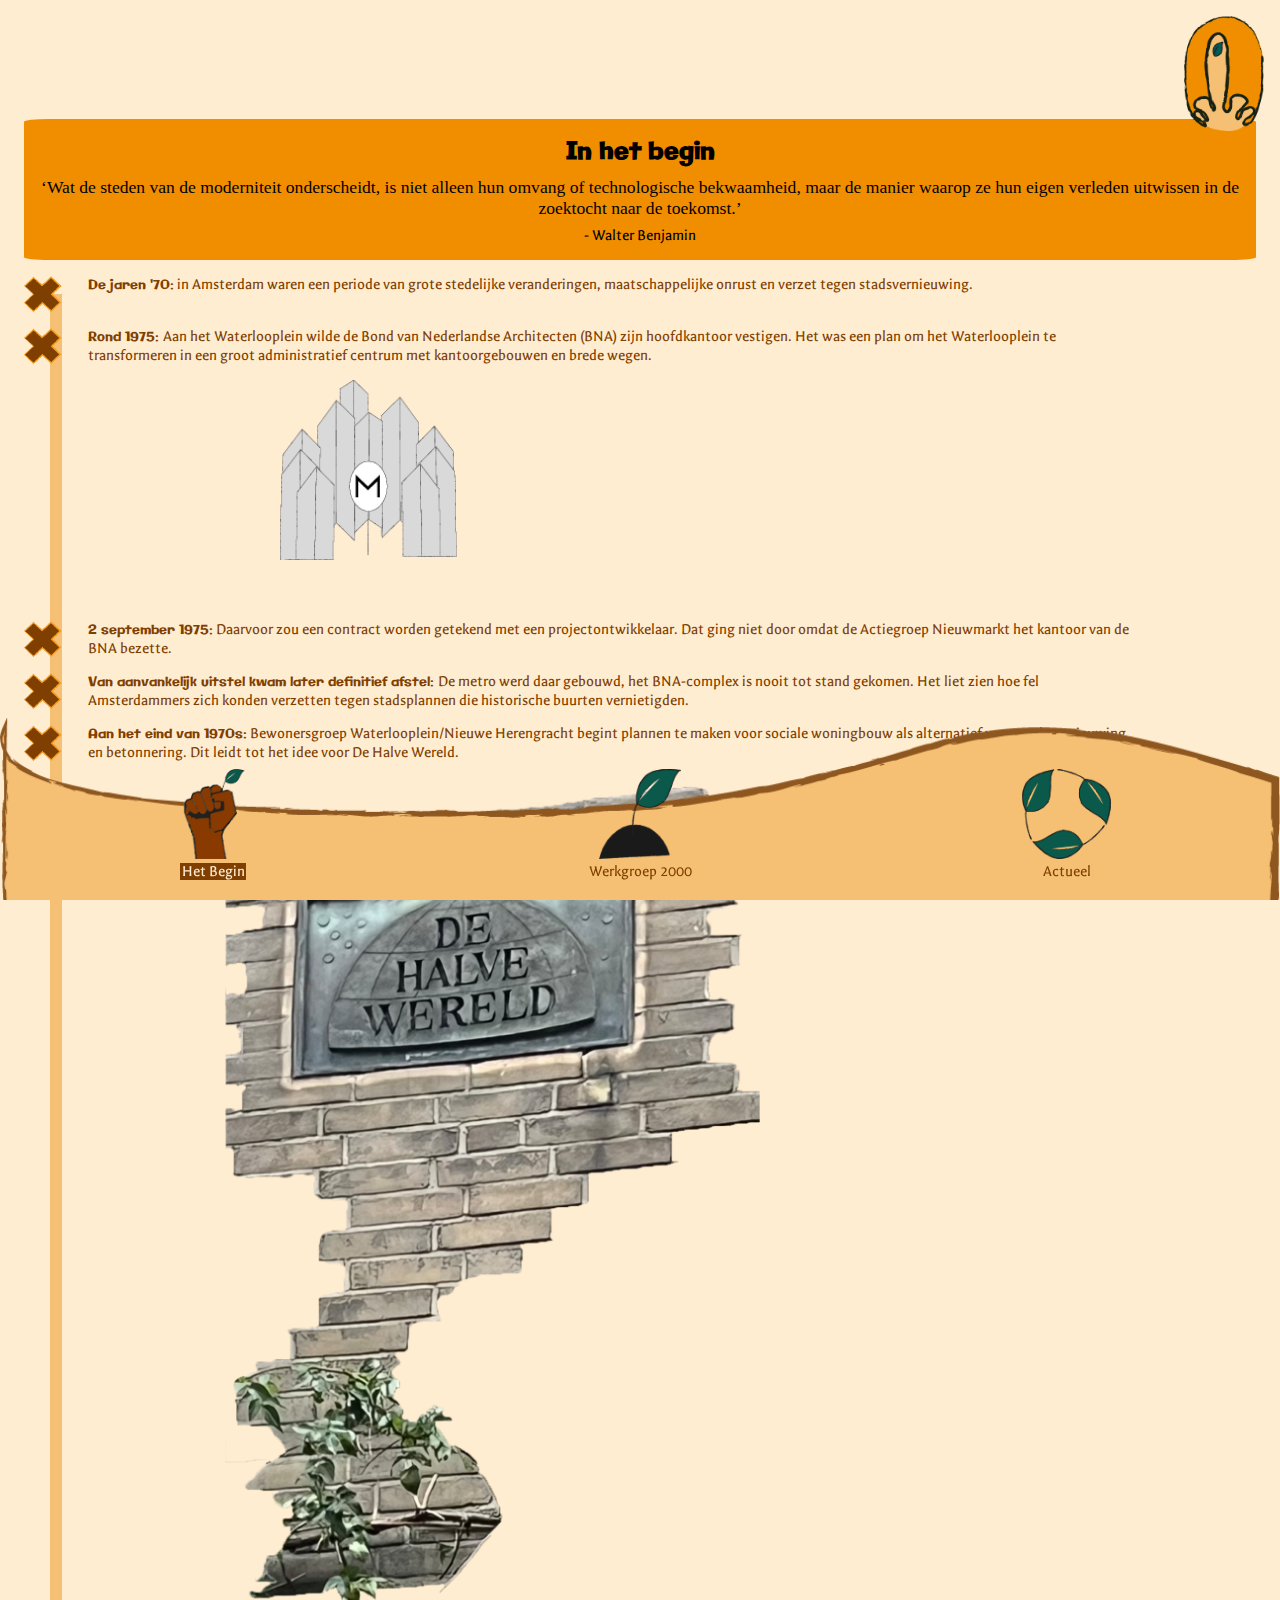
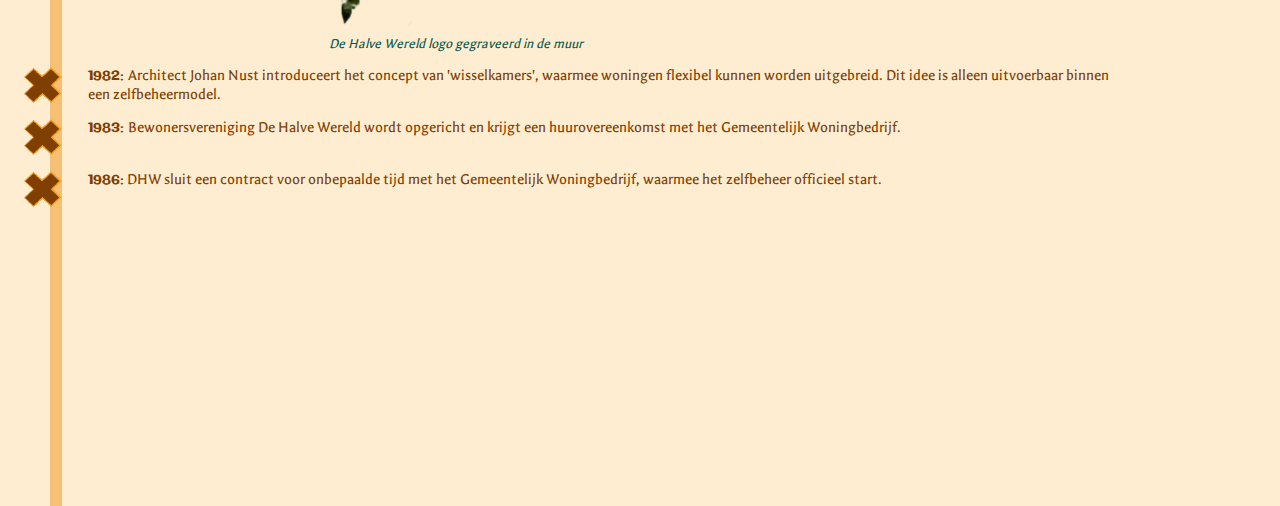
==== het-begin.html @ 409b40cd "Add files via upload" ====
<!DOCTYPE html>
<html lang="nl">
    <head>
        <meta charset="UTF-8">
        <meta name="viewport" content="width=device-width, initial-scale=1.0">
        <title>Brutaals Club</title>
        <link rel="stylesheet" href="brutaals.css">
    </head>

    <body>
        <header>
            <a href="index.html"><img class="logo" src="images/logo-naamloos.png" alt="Brutaals-club-logo"></a>
        </header>
        <main>
            <article>
                <section class="quotes">
                    <h1>In het begin</h1>
                    <q>Wat de steden van de moderniteit onderscheidt, is niet alleen hun omvang of technologische bekwaamheid, maar de manier waarop ze hun eigen verleden uitwissen in de zoektocht naar de toekomst.</q>
                    <p>- Walter Benjamin</p>
                </section>

                <div class="tijdlijn">
                    <img src="images/cross-puntjes.png" alt="cross">
                    <p>
                        <span>De jaren '70:</span> in Amsterdam waren een periode van grote stedelijke veranderingen, maatschappelijke onrust en verzet tegen stadsvernieuwing. 
                    </p>
                </div>
                <div class="tijdlijn">
                    <img src="images/cross-puntjes.png" alt="cross">
                    <p>
                        <span>Rond 1975: </span>Aan het Waterlooplein wilde de Bond van Nederlandse Architecten (BNA) zijn hoofdkantoor vestigen. Het was een plan om het Waterlooplein te transformeren in een groot administratief centrum met kantoorgebouwen en brede wegen. 
                    </p>
                </div>
                <div class="tijdlijn">
                  <img src="images/het-begin-1.png" alt="metro-illustratie" id="metro"> 
                </div>
                <div class="tijdlijn">
                    <img src="images/cross-puntjes.png" alt="cross">
                    <p>
                        <span>2 september 1975:</span> Daarvoor zou een contract worden getekend met een projectontwikkelaar. Dat ging niet door omdat de Actiegroep Nieuwmarkt het kantoor van de BNA bezette.
                    </p>
                </div>
                <div class="tijdlijn">
                    <img src="images/cross-puntjes.png" alt="cross">
                    <p>
                        <span>Van aanvankelijk uitstel kwam later definitief afstel: </span>De metro werd daar gebouwd, het BNA-complex is nooit tot stand gekomen. Het liet zien hoe fel Amsterdammers zich konden verzetten tegen stadsplannen die historische buurten vernietigden.
                    </p>
                </div>
                <div class="tijdlijn">
                    <img src="images/cross-puntjes.png" alt="cross">
                    <p>
                        <span>Aan het eind van 1970s:</span> Bewonersgroep Waterlooplein/Nieuwe Herengracht begint plannen te maken voor sociale woningbouw als alternatief voor stadsvernieuwing en betonnering. Dit leidt tot het idee voor De Halve Wereld.
                    </p>
                </div>
                <div class="tijdlijn">
                    <figure>
                        <img src="images/De-Halve-Wereld.png" alt="logo-de-halve-wereld"> 
                        <figcaption>De Halve Wereld logo gegraveerd in de muur </figcaption>
                    </figure>
                </div>
                <div class="tijdlijn"> 
                    <img src="images/cross-puntjes.png" alt="cross">
                    <p>
                        <span>1982: </span>Architect Johan Nust introduceert het concept van 'wisselkamers', waarmee woningen flexibel kunnen worden uitgebreid. Dit idee is alleen uitvoerbaar binnen een zelfbeheermodel.
                    </p>
                </div>
                <div class="tijdlijn"> 
                    <img src="images/cross-puntjes.png" alt="cross">
                    <p>
                        <span> 1983: </span> Bewonersvereniging De Halve Wereld wordt opgericht en krijgt een huurovereenkomst met het Gemeentelijk Woningbedrijf.
                    </p>
                </div>
                <div class="tijdlijn"> 
                    <img src="images/cross-puntjes.png" alt="cross">
                    <p>
                        <span>1986:</span> DHW sluit een contract voor onbepaalde tijd met het Gemeentelijk Woningbedrijf, waarmee het zelfbeheer officieel start. 
                    </p>
                </div>
            </article>       
        </main>
        <footer>
            <nav>
                <ul>
                    <li>
                        <a href="het-begin.html"><img src="images/het-begin.png" alt="icon-het-begin"><span class="active">Het Begin

                        </span></a>
                    </li>
                    <li>
                        <a href="werkgroep-2000.html"><img src="images/werkgroep-2000.png" alt="icon-Werkgroep-2000"><span>Werkgroep 2000
                        </span></a>
                    </li>
                    <li> <a href="actueel.html"><img src="images/actueel.png" alt="icon-nu"><span>Actueel</span></a></li>
                </ul>
            </nav>
        </footer>

    </body>
---- brutaals.css ----
*{
    padding: 0;
    margin: 0;
}
@font-face {
    font-family:'Galindo';
    src: url('fonts/Galindo/Galindo-Regular.ttf') format('truetype');
}
@font-face {
    font-family: 'Galdeano';
    src: url('fonts/Galdeano/Galdeano-Regular.ttf') format('truetype');
}

@font-face {
    font-family: 'PlayfairDisplayExBold';
    src: url('fonts/PlayfairDisplay/PlayfairDisplay-ExtraBold.ttf') format('truetype');
}

body{
    background-color: #FFEDD2;
    overflow-x: hidden;
}
#homepagina header{
    display: flex;
    flex-direction: column;
    align-items: center;
    padding-top: 1em;
}
.opening h1{
    font-size: 1em;
}
#homepagina{
    background-color: #F5C074;
}
.home{
    display: flex;
    flex-direction: column;
    padding: 0.5em;
    gap: 1em;
    max-width: 95%;
}
/*nav*/

main ul{
    display: flex;
    flex-direction: column;
    align-items: center;
    list-style: none;
    margin: 2em;
}
li{
    display: block;
    flex-direction: column;
    width: 60%;
    text-align: center;
    margin-bottom: 0.5em;
}
main a{
    display: flex;
    flex-direction: column;
    text-align: center;
    font-family: 'Galindo', Arial, Helvetica, sans-serif ;
    font-size: 1.2em;
    text-decoration: none;
    background-color: #FFEDD2;
    border:0.1em solid #FFEDD2;
    border-radius: 10%;
    padding: 0.5em 1em;
    color: #7F3F00;
    text-wrap: nowrap;
}

a:hover {
    color: #0A594B;
    transform: skew(10deg,-5deg);
}

/*logo*/
.logo{
    max-width:5em;
}

header{
    display: flex;
    justify-content: end;
    padding: 1em;
}
/*footer*/

footer{
    background-image: url('images/footer-image.png');
    background-size: cover;
    position: sticky;
    bottom: 0;
    padding-top: 3vh;
    z-index: 10;
}
footer img{ 
    max-height: 10vh;
    max-width: 10vw;
    padding: 1em 0 0.2em 0;
}
footer ul{
    display: flex;
    justify-content: space-between;
    padding: 0.5em;
    gap: 1em;
}

footer a{
    display: flex;
    flex-direction: column;
    align-items: center;
    margin-bottom: 0.5vh;
    font-family: 'Galdeano', Arial, Helvetica, sans-serif ;
    font-size: 1em;
    text-decoration: none;
    color: #7F3F00;
}

.active{
    display: block;
    padding: 0 0.1em;
    text-wrap: nowrap;
    background-color: #7F3F00;
    color: #FFEDD2;
}

#homepagina footer{
    background-image: none;
    display: flex;
    flex-direction: column;
    align-items: end;
    margin-right: 5vw;
    margin-bottom: -2vh;
    font-size: 0.8em;
}
/*body*/
article{
    display: flex;
    flex-direction: column;
    padding: 0 1.5em 1em 1.5em;
    gap: 1em;
}

p{
    font-family: 'Galdeano', Arial, Helvetica, sans-serif ;
    color: #7F3F00;
}
main span{
    font-family: 'Galindo', Arial, Helvetica, sans-serif;
    font-size: 0.8em;
}
h1{
    font-family: 'Galindo', Arial, Helvetica, sans-serif;
    font-size: 1.5em;
}

.quotes{
    background-color: #F18E00;
    display: flex; 
    flex-direction: column;
    border-radius: 2%;
    gap: 0.5em;
    padding: 1em 0;
    margin-top: -2em;
    text-align: center;
    z-index: -1;
}
q{
    font-size: 1.1em;
}
.quotes p{
    color:#000000;
}
#ontdek{
    font-family: 'PlayfairDisplayExBold', Arial, Helvetica, sans-serif;
    font-size: 1em;
    color: #7F3F00;
    border: 0.3em dashed #7F3F00;
    padding: 0.5em;
    margin-top: 0.5em;
    animation: ontdek 4s ease-in-out infinite;
}
@keyframes ontdek {
    0% { transform: translateY(0); }
    25% { transform: translateY(0.3em); }
    75% { transform: translateY(-0.3em); }
    100% { transform: translateY(0); }
}

/*actueel*/
.home div{
    display: flex;
    padding: 0 0 0.5em 0;
}
.home h2{
    animation: none;
    border: none;
    margin-top: -0.5em;
}
#bladeren{
    max-height: 2em;
    max-width: fit-content;
    animation: title 5s ease-in-out infinite;
    margin: -0.5em 0;
    z-index: 6;
}

@keyframes title {
    0% { transform: rotate(0deg) scale(1.2); }  
    50% { transform: rotate(30deg) scale(1.4); }
    100% { transform: rotate(0deg) scale(1.2); }
}
#hoger{
    margin-top: -1em;
}
/*tijdlijn*/
.tijdlijn img{
    max-width: 5vw;
    max-height: 4vh;
    z-index: 5;
}

.tijdlijn{
    display: flex;
    width: 90%;
    gap: 2vw;
    position:relative;
}

.tijdlijn::before {
    content: "";
    position: absolute;
    width: 1vw;
    height: 150%;
    margin-left: 2vw;
    margin-top: 2vh;
    background-color: #F5C074;
    z-index: 4;
}

#blaadjes{
    max-height: 5vh;
    animation: title 5s ease-in-out infinite;
    margin: 0 0 0 5vw;
    z-index: 6;
}

h2{
    font-family: 'PlayfairDisplayExBold', Arial, Helvetica, sans-serif;
    color: #7F3F00;
    text-wrap: nowrap;
    font-size: 1.2em;
    color: #7F3F00;
    padding: 1vh 1vw;
}

.tijdlijn h2{
    gap: 2vw;

    z-index: 7;
}

figure{
    display: flex;
    flex-direction: column;
    text-align: center;
    padding-left: 3em;
    color: #F18E00;
}
figure img{
   min-height: fit-content;
   min-width: 60vw;
}

figcaption{
    font-family: 'Galdeano', Arial, Helvetica, sans-serif ;
    color: #0A594B;
    font-size: 0.9em;  
    font-style: italic;  
}

#metro{
    display: flex;
    margin: 0 0 5vh 20vw;
    min-width: fit-content;
    min-height: 20vh;
    animation: jump 3s linear infinite ;
}
@keyframes jump {
    0% { transform: translateY(0); }  
    50% { transform: translateY(5vh); }
    100% { transform: translateY(0); }
}

/*actueel*/

.waarom{
    display: flex;
    gap: 1vw;
}

.waarom img{
    max-height: 4vh;
    max-width: fit-content;
}

#voordelen{
    display: flex;
    flex-direction: column;
    gap: 1vw;
    max-width: 95%;
    color: #7F3F00;
}

#voordelen>img{
    max-width: fit-content;
    max-height: 30vh;
    margin: 0.5em 0.5em 0.5em 2em;
    align-self: center;

}

#Marcello{
    display: flex;
    flex-direction: column;
    text-align: center;
    padding-left: 2em;
    margin: 1em 0;
}
#koffie{
    display: flex;
    flex-direction: column;
    align-items: flex-start;
    border: 0.5em double #0A594B;
    padding: 1em 0.5em;
    margin-left: 2em;
}

#koffie div{
    display: flex;
    justify-content: space-between;
    align-items: center;
    max-width: 80%;
    gap: 3em;
}

#koffie img{
    max-width: fit-content;
    max-height: 15vh;
    margin: 1em 0;
    align-self: center;
    animation: koffieboon 10s ease-in-out infinite;
}

@keyframes koffieboon {
    0% { transform: rotate(0deg) scale(1.2); }  
    50% { transform: rotate(-90deg) scale(1.4); }
    100% { transform: rotate(0deg) scale(1.2); }
}

h3{
    font-size: 1em;
    margin-left: 1em;
    text-wrap: nowrap;
    color: #7F3F00;
}
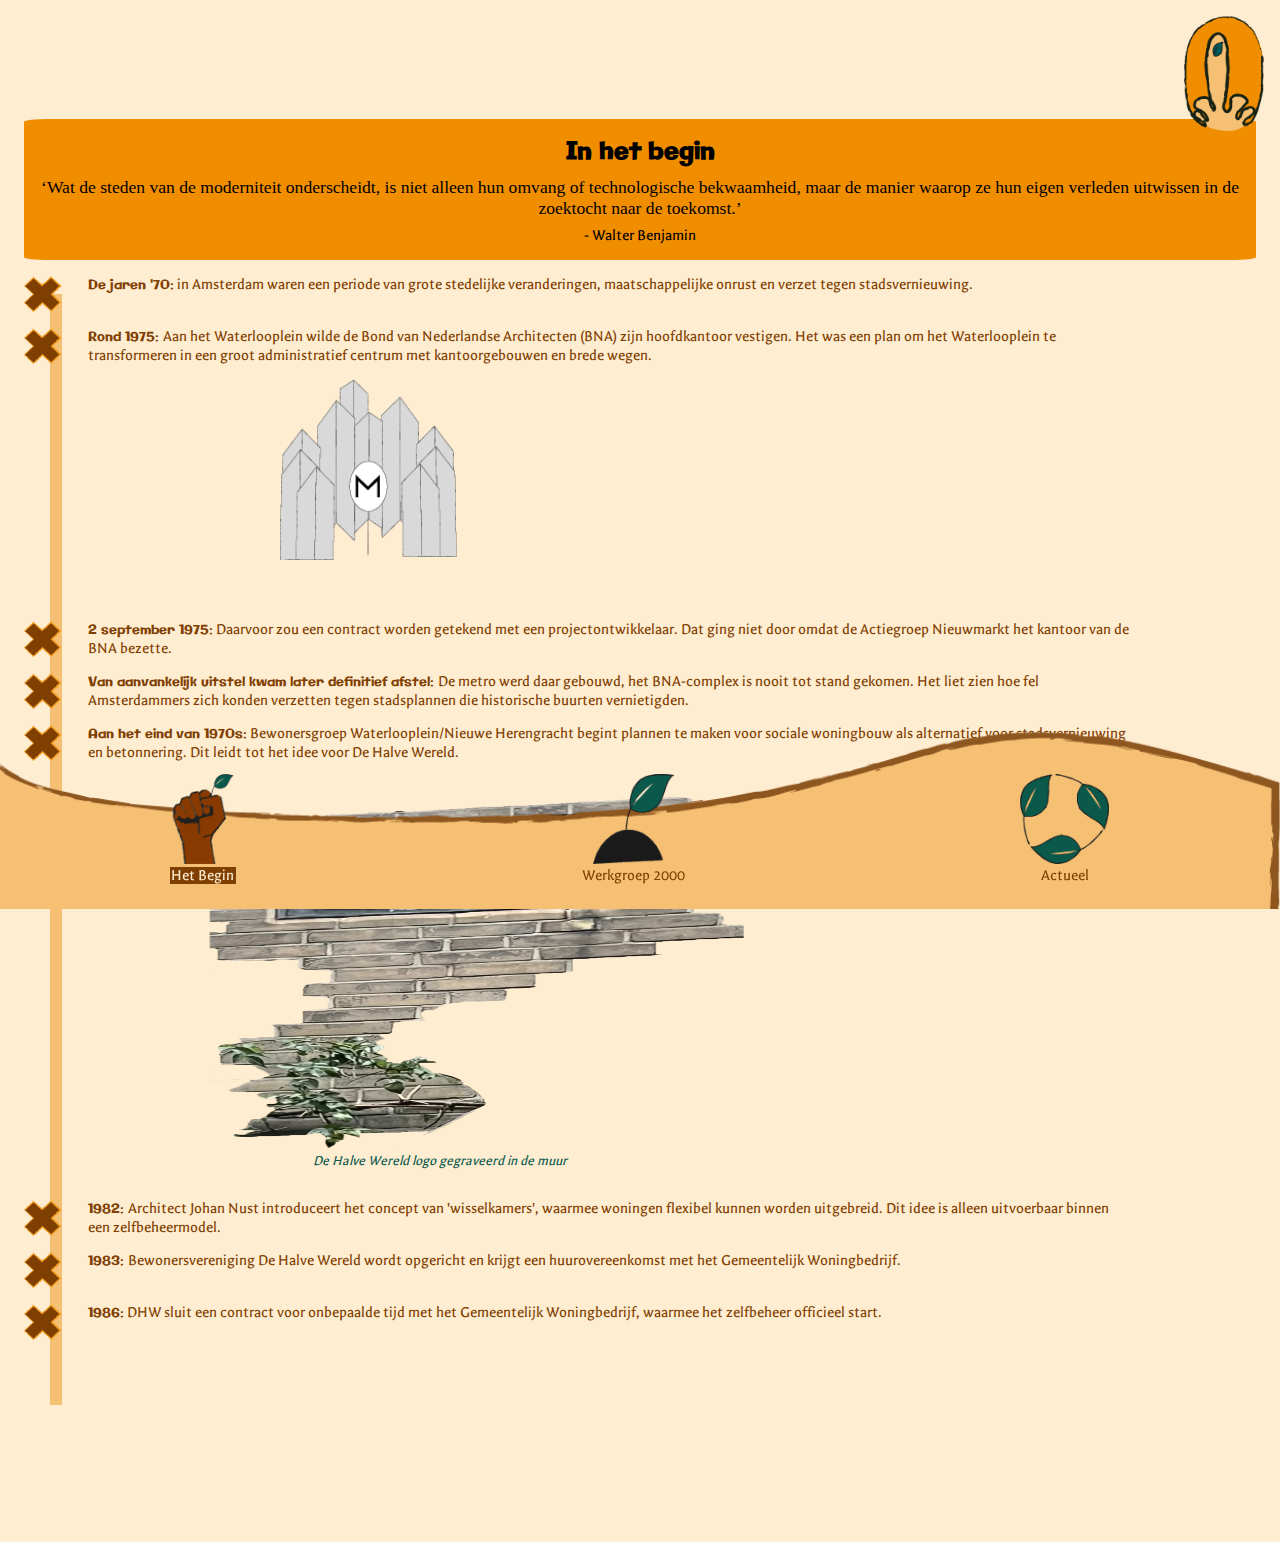
==== commit 6e0c9129: "Update het-begin.html" ====
--- a/het-begin.html
+++ b/het-begin.html
@@ -53,7 +53,7 @@
                     </p>
                 </div>
                 <div class="tijdlijn">
-                    <figure>
+                    <figure id="Marcello">
                         <img src="images/De-Halve-Wereld.png" alt="logo-de-halve-wereld"> 
                         <figcaption>De Halve Wereld logo gegraveerd in de muur </figcaption>
                     </figure>
@@ -95,4 +95,4 @@
             </nav>
         </footer>
 
-    </body>+    </body>
--- a/brutaals.css
+++ b/brutaals.css
@@ -91,8 +91,10 @@
     background-image: url('images/footer-image.png');
     background-size: cover;
     position: sticky;
-    bottom: 0;
+    bottom: -1vh;
     padding-top: 3vh;
+    padding-bottom: 0.5vh;
+    margin-left: -1vw;
     z-index: 10;
 }
 footer img{ 
@@ -270,8 +272,10 @@
     color: #F18E00;
 }
 figure img{
-   min-height: fit-content;
-   min-width: 60vw;
+    min-width: 60vw;
+    min-height: 40vh;
+    max-width: none;
+    max-height: none;
 }
 
 figcaption{
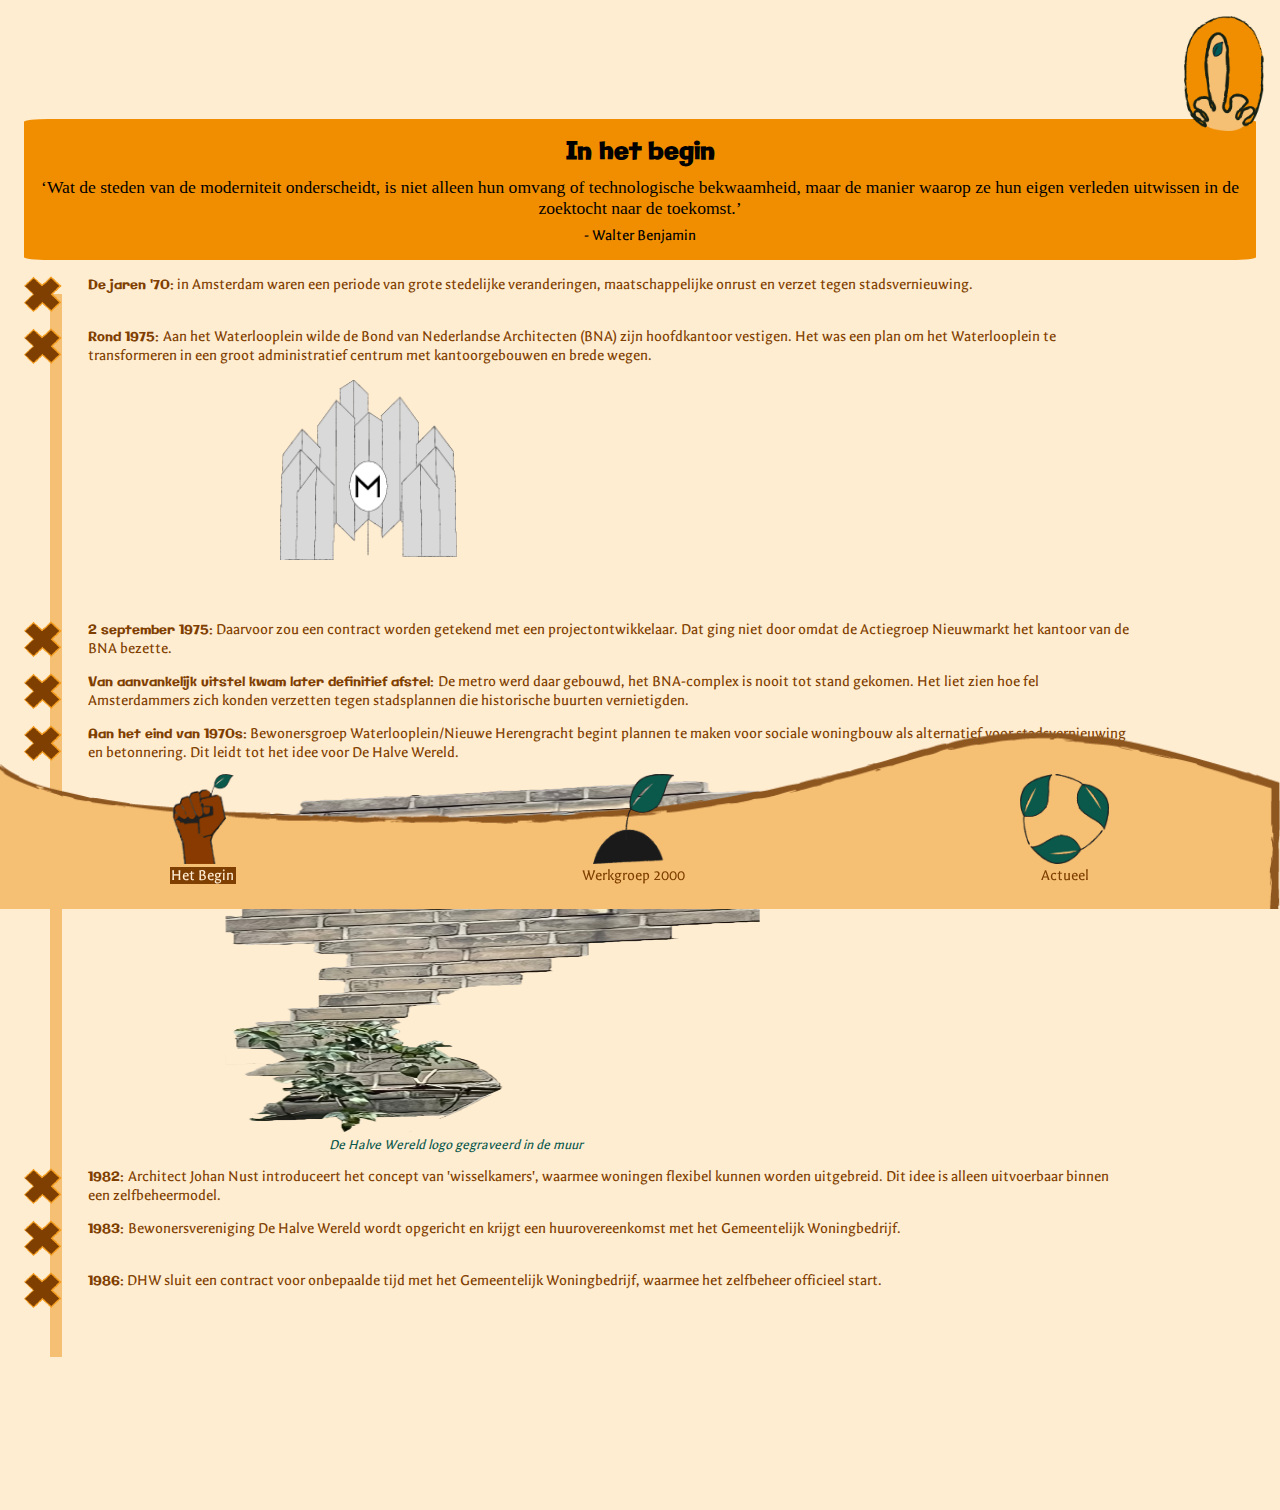
==== commit 9064ff7f: "Update het-begin.html" ====
--- a/het-begin.html
+++ b/het-begin.html
@@ -53,7 +53,7 @@
                     </p>
                 </div>
                 <div class="tijdlijn">
-                    <figure id="Marcello">
+                    <figure>
                         <img src="images/De-Halve-Wereld.png" alt="logo-de-halve-wereld"> 
                         <figcaption>De Halve Wereld logo gegraveerd in de muur </figcaption>
                     </figure>
